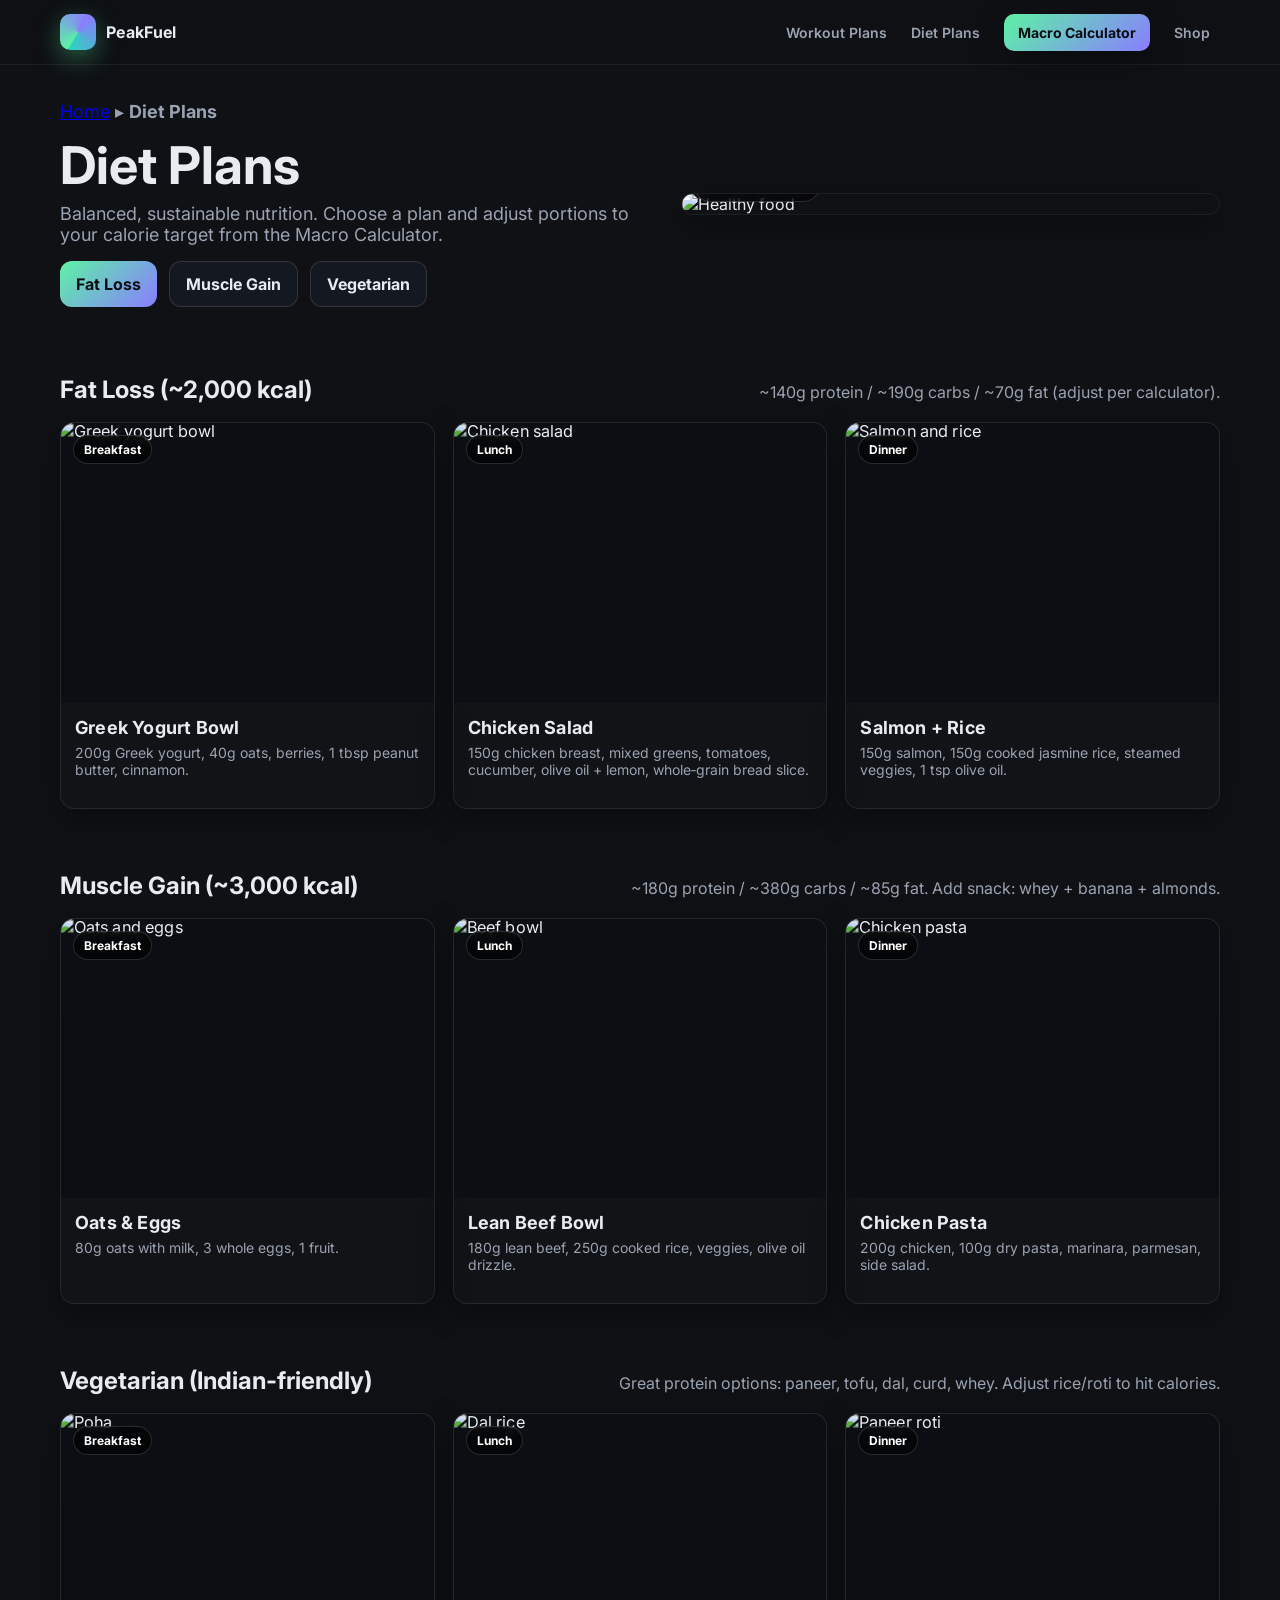
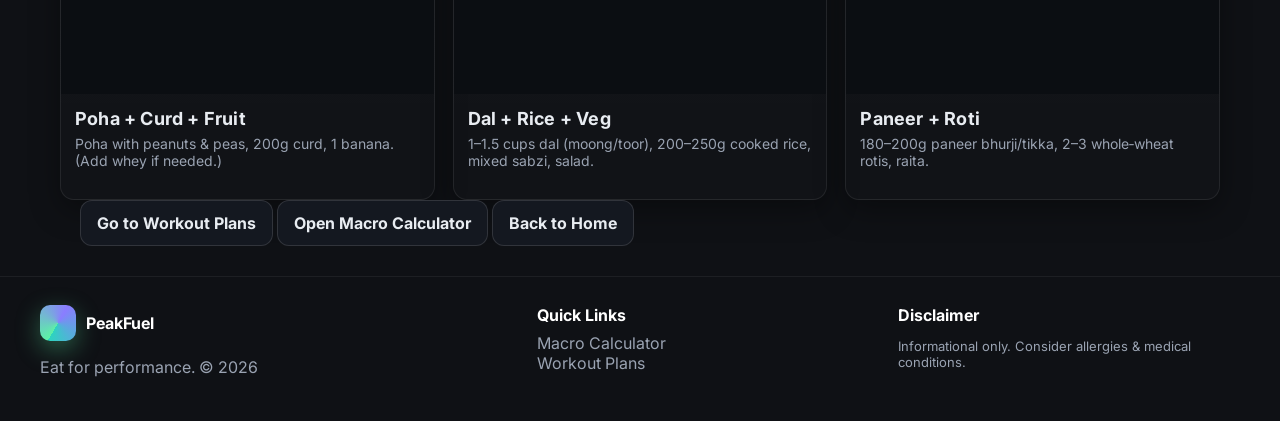
==== diet.html @ 4e60a902 "Refactor diet.html for improved structure and semantics" ====
<!DOCTYPE html>
<html lang="en">
<head>
  <meta charset="UTF-8" />
  <meta name="viewport" content="width=device-width, initial-scale=1" />
  <title>PeakFuel Diet Plans</title>
  <meta name="description" content="Structured meal plans for fat loss, muscle gain, and a vegetarian Indian option with macros." />
  <link rel="preconnect" href="https://fonts.googleapis.com" />
  <link rel="preconnect" href="https://fonts.gstatic.com" crossorigin />
  <link href="https://fonts.googleapis.com/css2?family=Inter:wght@400;600;700&display=swap" rel="stylesheet" />
  <link rel="stylesheet" href="assets/base.css" />
</head>
<body>
  <header>
    <div class="nav">
      <a class="brand" href="index.html"><span class="logo" aria-hidden="true"></span><strong>PeakFuel</strong></a>
      <nav>
        <a href="workout.html">Workout Plans</a>
        <a href="diet.html">Diet Plans</a>
        <a class="cta" href="macro.html">Macro Calculator</a>
        <a href="index.html#shop">Shop</a>
      </nav>
    </div>
  </header>

  <section class="hero">
    <div>
      <p class="small"><a href="index.html">Home</a> ▸ <strong>Diet Plans</strong></p>
      <h1>Diet Plans</h1>
      <p>Balanced, sustainable nutrition. Choose a plan and adjust portions to your calorie target from the Macro Calculator.</p>
      <div class="actions">
        <a class="btn primary" href="#fatloss">Fat Loss</a>
        <a class="btn" href="#musclegain">Muscle Gain</a>
        <a class="btn" href="#vegetarian">Vegetarian</a>
      </div>
    </div>
    <div class="hero-media">
      <img alt="Healthy food" src="https://images.unsplash.com/photo-1490645935967-10de6ba17061?q=80&w=1600&auto=format&fit=crop" />
      <span class="badge">Whole foods first</span>
    </div>
  </section>

  <!-- FAT LOSS -->
  <section id="fatloss">
    <div class="section-head">
      <h2>Fat Loss (~2,000 kcal)</h2>
      <p>~140g protein / ~190g carbs / ~70g fat (adjust per calculator).</p>
    </div>
    <div class="grid">
      <article class="card">
        <div class="card-media">
          <img alt="Greek yogurt bowl" src="https://images.unsplash.com/photo-1512621776951-a57141f2eefd?q=80&w=1600&auto=format&fit=crop" />
          <span class="flag">Breakfast</span>
        </div>
        <div class="card-body">
          <h3 class="title">Greek Yogurt Bowl</h3>
          <p class="desc">200g Greek yogurt, 40g oats, berries, 1 tbsp peanut butter, cinnamon.</p>
        </div>
      </article>
      <article class="card">
        <div class="card-media">
          <img alt="Chicken salad" src="https://images.unsplash.com/photo-1551183053-bf91a1d81141?q=80&w=1600&auto=format&fit=crop" />
          <span class="flag">Lunch</span>
        </div>
        <div class="card-body">
          <h3 class="title">Chicken Salad</h3>
          <p class="desc">150g chicken breast, mixed greens, tomatoes, cucumber, olive oil + lemon, whole‑grain bread slice.</p>
        </div>
      </article>
      <article class="card">
        <div class="card-media">
          <img alt="Salmon and rice" src="https://images.unsplash.com/photo-1544025162-d76694265947?q=80&w=1600&auto=format&fit=crop" />
          <span class="flag">Dinner</span>
        </div>
        <div class="card-body">
          <h3 class="title">Salmon + Rice</h3>
          <p class="desc">150g salmon, 150g cooked jasmine rice, steamed veggies, 1 tsp olive oil.</p>
        </div>
      </article>
    </div>
  </section>

  <!-- MUSCLE GAIN -->
  <section id="musclegain">
    <div class="section-head">
      <h2>Muscle Gain (~3,000 kcal)</h2>
      <p>~180g protein / ~380g carbs / ~85g fat. Add snack: whey + banana + almonds.</p>
    </div>
    <div class="grid">
      <article class="card">
        <div class="card-media">
          <img alt="Oats and eggs" src="https://images.unsplash.com/photo-1559622214-6c76defa9980?q=80&w=1600&auto=format&fit=crop" />
          <span class="flag">Breakfast</span>
        </div>
        <div class="card-body">
          <h3 class="title">Oats & Eggs</h3>
          <p class="desc">80g oats with milk, 3 whole eggs, 1 fruit.</p>
        </div>
      </article>
      <article class="card">
        <div class="card-media">
          <img alt="Beef bowl" src="https://images.unsplash.com/photo-1543353071-087092ec393e?q=80&w=1600&auto=format&fit=crop" />
          <span class="flag">Lunch</span>
        </div>
        <div class="card-body">
          <h3 class="title">Lean Beef Bowl</h3>
          <p class="desc">180g lean beef, 250g cooked rice, veggies, olive oil drizzle.</p>
        </div>
      </article>
      <article class="card">
        <div class="card-media">
          <img alt="Chicken pasta" src="https://images.unsplash.com/photo-1447078806655-40579c2520d6?q=80&w=1600&auto=format&fit=crop" />
          <span class="flag">Dinner</span>
        </div>
        <div class="card-body">
          <h3 class="title">Chicken Pasta</h3>
          <p class="desc">200g chicken, 100g dry pasta, marinara, parmesan, side salad.</p>
        </div>
      </article>
    </div>
  </section>

  <!-- VEGETARIAN -->
  <section id="vegetarian">
    <div class="section-head">
      <h2>Vegetarian (Indian‑friendly)</h2>
      <p>Great protein options: paneer, tofu, dal, curd, whey. Adjust rice/roti to hit calories.</p>
    </div>
    <div class="grid">
      <article class="card">
        <div class="card-media">
          <img alt="Poha" src="https://images.unsplash.com/photo-1619158401201-cfb6795d3d5d?q=80&w=1600&auto=format&fit=crop" />
          <span class="flag">Breakfast</span>
        </div>
        <div class="card-body">
          <h3 class="title">Poha + Curd + Fruit</h3>
          <p class="desc">Poha with peanuts & peas, 200g curd, 1 banana. (Add whey if needed.)</p>
        </div>
      </article>
      <article class="card">
        <div class="card-media">
          <img alt="Dal rice" src="https://images.unsplash.com/photo-1641566154616-9f1ec3abca21?q=80&w=1600&auto=format&fit=crop" />
          <span class="flag">Lunch</span>
        </div>
        <div class="card-body">
          <h3 class="title">Dal + Rice + Veg</h3>
          <p class="desc">1–1.5 cups dal (moong/toor), 200–250g cooked rice, mixed sabzi, salad.</p>
        </div>
      </article>
      <article class="card">
        <div class="card-media">
          <img alt="Paneer roti" src="https://images.unsplash.com/photo-1604909052743-89f59786ec3b?q=80&w=1600&auto=format&fit=crop" />
          <span class="flag">Dinner</span>
        </div>
        <div class="card-body">
          <h3 class="title">Paneer + Roti</h3>
          <p class="desc">180–200g paneer bhurji/tikka, 2–3 whole‑wheat rotis, raita.</p>
        </div>
      </article>
    </div>
    <div class="actions" style="padding:0 20px">
      <a class="btn" href="workout.html">Go to Workout Plans</a>
      <a class="btn" href="macro.html">Open Macro Calculator</a>
      <a class="btn" href="index.html">Back to Home</a>
    </div>
  </section>

  <footer>
    <div class="footer-inner">
      <div><div style="display:flex;align-items:center;gap:10px;margin-bottom:8px"><span class="logo" aria-hidden="true"></span><strong style="color:#fff">PeakFuel</strong></div>
        <p>Eat for performance. © <span id="year"></span></p></div>
      <div>
        <h4 style="margin:0 0 8px;color:#fff">Quick Links</h4>
        <a href="macro.html">Macro Calculator</a><br/>
        <a href="workout.html">Workout Plans</a>
      </div>
      <div><h4 style="margin:0 0 8px;color:#fff">Disclaimer</h4><p class="small">Informational only. Consider allergies & medical conditions.</p></div>
    </div>
  </footer>
  <script>document.getElementById('year').textContent=new Date().getFullYear();</script>
</body>
</html>
---- assets/base.css ----
/* assets/base.css */
:root{
  --bg:#0f1115;
  --card:#171a21;
  --muted:#9aa3b2;
  --text:#e8ecf1;
  --brand:#5df2a5;
  --brand-2:#8a7dff;
  --shadow: 0 10px 30px rgba(0,0,0,.35);
  --radius:14px;
  --radius-sm:10px;
  --max:1200px;
}

*{box-sizing:border-box} html,body{margin:0;padding:0;background:var(--bg);color:var(--text);font-family:Inter, system-ui, -apple-system, Segoe UI, Roboto, Arial, sans-serif;}

header{position:sticky;top:0;z-index:999;backdrop-filter:blur(10px);background:rgba(15,17,21,.6);border-bottom:1px solid rgba(255,255,255,.06)}
.nav{max-width:var(--max);margin:0 auto;padding:14px 20px;display:flex;align-items:center;justify-content:space-between;gap:12px}
.brand{display:flex;align-items:center;gap:10px;text-decoration:none;color:var(--text)}
.logo{width:36px;height:36px;border-radius:10px;background:conic-gradient(from 210deg, var(--brand), var(--brand-2), #2dd4bf);box-shadow:0 8px 24px rgba(93,242,165,.35)}
.brand strong{font-weight:700;letter-spacing:.3px}
nav a{color:var(--muted);text-decoration:none;font-weight:600;font-size:14px;margin:0 10px}
nav a:hover{color:var(--text)}
.cta{background:linear-gradient(135deg, var(--brand), var(--brand-2));color:#0b0e12;padding:10px 14px;border-radius:10px;text-decoration:none;font-weight:700;box-shadow:var(--shadow)}

section{max-width:var(--max);margin: 18px auto 8px; padding: 18px 20px}
.section-head{display:flex;align-items:baseline;justify-content:space-between;gap:12px;margin:8px 0 18px}
.section-head h2{margin:0;font-size:24px}
.section-head p{margin:0;color:var(--muted)}

.hero{max-width:var(--max);margin:12px auto 0;padding: 24px 20px;display:grid;grid-template-columns:1.05fr .95fr;gap:26px;align-items:center}
.hero h1{font-size:clamp(28px,5vw,52px);line-height:1.06;margin:0 0 10px}
.hero p{color:var(--muted);margin:0 0 16px;font-size:clamp(14px,2.2vw,18px)}
.hero .actions{display:flex;gap:12px;flex-wrap:wrap}
.btn{display:inline-flex;align-items:center;gap:8px;padding:12px 16px;border-radius:12px;border:1px solid rgba(255,255,255,.12);color:var(--text);text-decoration:none;font-weight:700;background:#141820}
.btn:hover{border-color:rgba(255,255,255,.25)}
.btn.primary{background:linear-gradient(135deg, var(--brand), var(--brand-2));color:#0b0e12;border:none}
.hero-media{border-radius:var(--radius);overflow:hidden;box-shadow:var(--shadow);position:relative;border:1px solid rgba(255,255,255,.06)}
.hero-media img{width:100%;height:100%;object-fit:cover;display:block}
.badge{position:absolute;bottom:12px;left:12px;background:rgba(0,0,0,.6);border:1px solid rgba(255,255,255,.15);color:#d3ffe7;padding:8px 12px;border-radius:999px;font-size:12px;font-weight:700;backdrop-filter:blur(6px)}

.grid{display:grid;grid-template-columns:repeat(3,1fr);gap:18px}
@media (max-width: 960px){ .hero{grid-template-columns:1fr}.grid{grid-template-columns:repeat(2,1fr)} }
@media (max-width: 640px){ .grid{grid-template-columns:1fr} }

.card{background:linear-gradient(180deg, rgba(255,255,255,.02), rgba(255,255,255,.01));border:1px solid rgba(255,255,255,.08);border-radius:var(--radius);overflow:hidden;box-shadow:var(--shadow);transition:transform .2s ease, border-color .2s ease}
.card:hover{transform:translateY(-4px);border-color:rgba(255,255,255,.16)}
.card-media{position:relative;aspect-ratio:4/3;overflow:hidden;background:#0b0e12}
.card-media img{width:100%;height:100%;object-fit:cover;display:block;transform:scale(1.02)}
.flag{position:absolute;top:12px;left:12px;font-size:12px;font-weight:700;background:rgba(0,0,0,.6);border:1px solid rgba(255,255,255,.15);color:#fff;padding:6px 10px;border-radius:999px;backdrop-filter:blur(6px)}
.card-body{padding:14px}
.title{font-weight:700;margin:0 0 6px;font-size:18px;letter-spacing:.2px}
.desc{margin:0 0 10px;color:var(--muted);font-size:14px;min-height:40px}
.price{display:flex;align-items:center;gap:10px;margin:8px 0 12px}
.price .now{font-size:18px;font-weight:700;color:var(--brand)}
.price .old{font-size:14px;color:#8391a8;text-decoration:line-through}
.actions-row{display:flex;gap:10px}
.pill{flex:1;text-align:center;padding:10px 12px;border-radius:10px;font-weight:700;font-size:14px;text-decoration:none}
.pill.buy{background:var(--brand);color:#0b0e12}
.pill.cart{background:#232a36;color:var(--text);border:1px solid rgba(255,255,255,.1)}

.usp{display:grid;grid-template-columns:repeat(3,1fr);gap:12px;margin:18px 0 0}
.usp>div{background:#11151c;border:1px solid rgba(255,255,255,.06);border-radius:var(--radius-sm);padding:12px;text-align:center;color:var(--muted);font-weight:600}
@media (max-width:640px){.usp{grid-template-columns:1fr}}

footer{border-top:1px solid rgba(255,255,255,.06);padding:28px 20px;margin-top:12px;color:var(--muted)}
.footer-inner{max-width:var(--max);margin:0 auto;display:grid;grid-template-columns:1.4fr 1fr 1fr;gap:18px}
.footer-inner a{color:var(--muted);text-decoration:none}
.footer-inner a:hover{color:var(--text)}
@media (max-width:880px){.footer-inner{grid-template-columns:1fr}}

.small{font-size:13px;color:var(--muted)}
h3.section-title{margin:8px 0 4px}
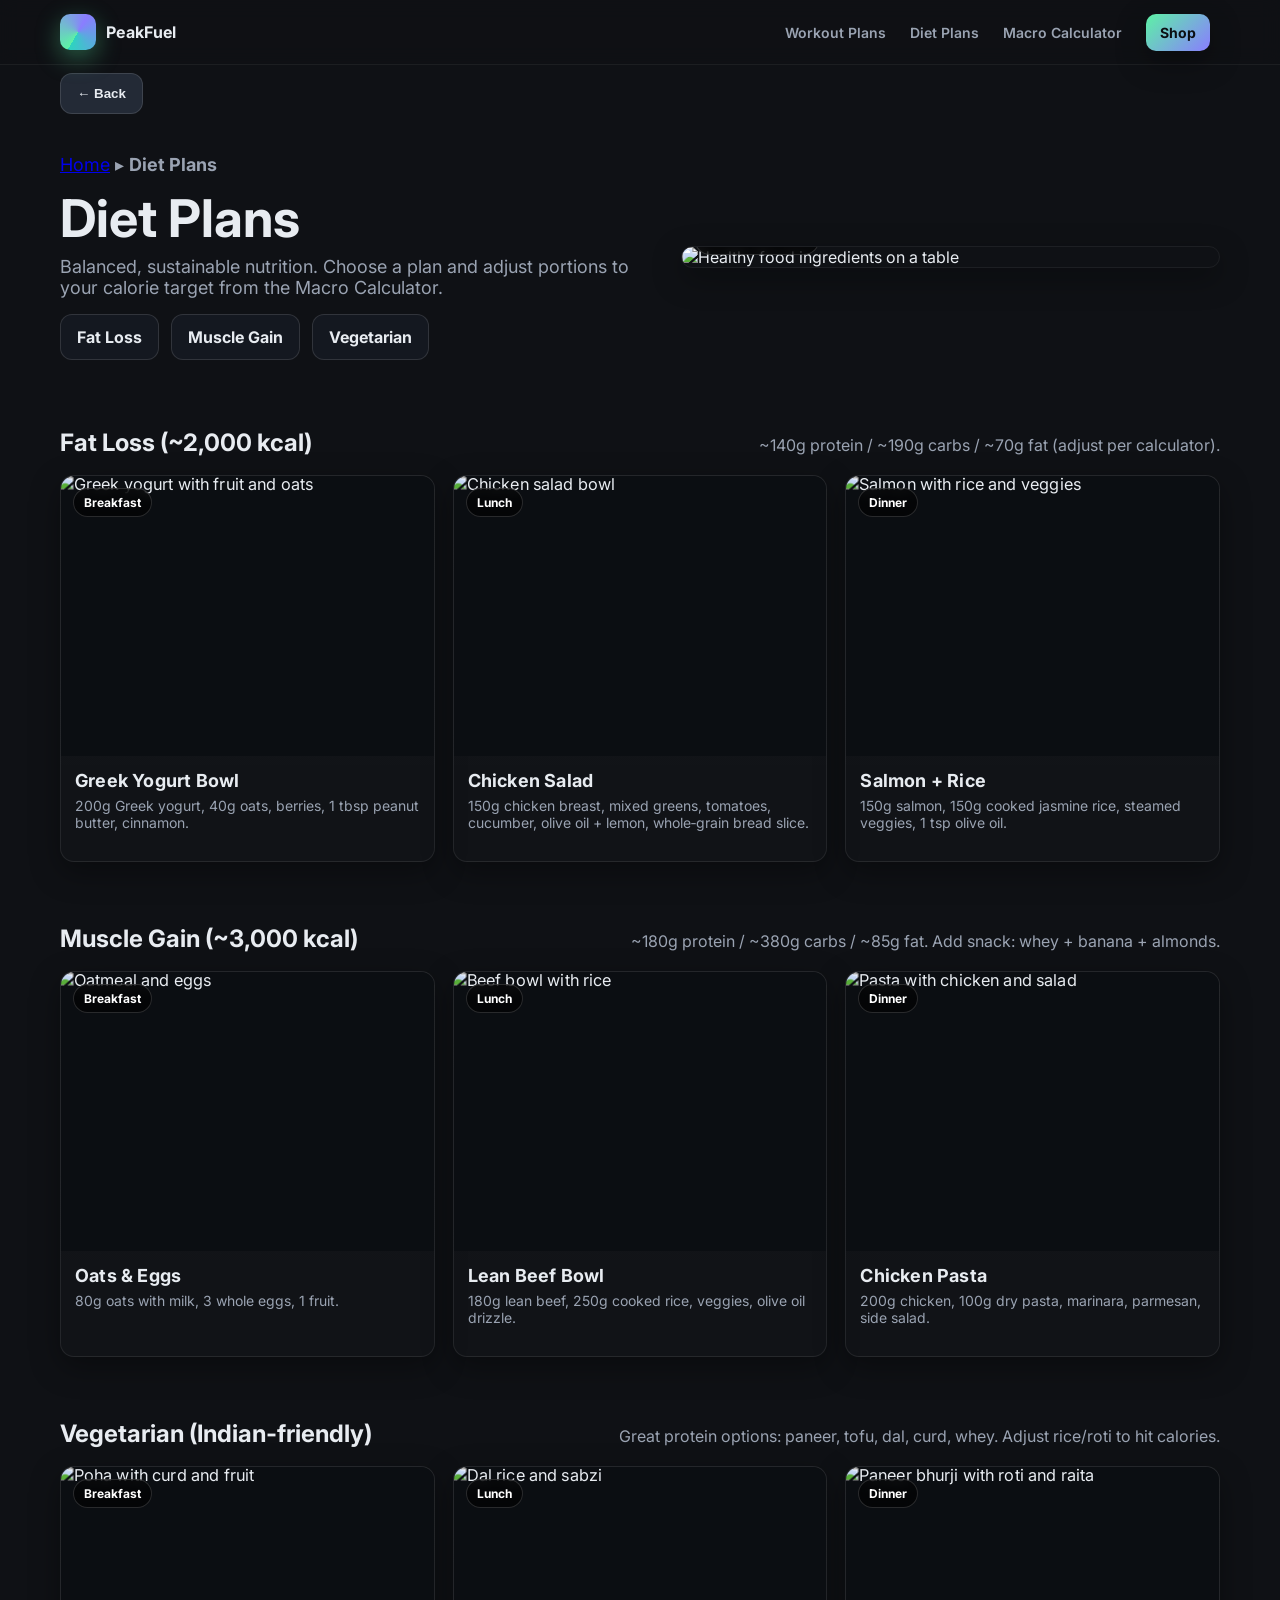
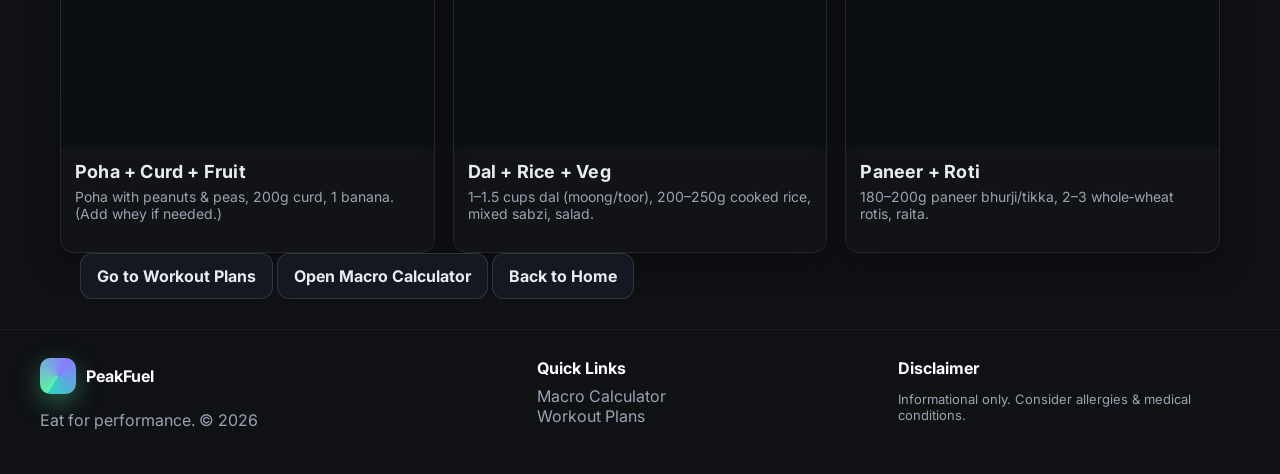
==== commit 1aca63b9: "Update diet.html" ====
--- a/diet.html
+++ b/diet.html
@@ -5,37 +5,44 @@
   <meta name="viewport" content="width=device-width, initial-scale=1" />
   <title>PeakFuel Diet Plans</title>
   <meta name="description" content="Structured meal plans for fat loss, muscle gain, and a vegetarian Indian option with macros." />
-  <link rel="preconnect" href="https://fonts.googleapis.com" />
-  <link rel="preconnect" href="https://fonts.gstatic.com" crossorigin />
-  <link href="https://fonts.googleapis.com/css2?family=Inter:wght@400;600;700&display=swap" rel="stylesheet" />
-  <link rel="stylesheet" href="assets/base.css" />
+  <link rel="preconnect" href="https://fonts.googleapis.com">
+  <link rel="preconnect" href="https://fonts.gstatic.com" crossorigin>
+  <link href="https://fonts.googleapis.com/css2?family=Inter:wght@400;600;700&display=swap" rel="stylesheet">
+  <link rel="stylesheet" href="assets/base.css">
 </head>
 <body>
   <header>
     <div class="nav">
-      <a class="brand" href="index.html"><span class="logo" aria-hidden="true"></span><strong>PeakFuel</strong></a>
+      <a class="brand" href="index.html">
+        <span class="logo" aria-hidden="true"></span><strong>PeakFuel</strong>
+      </a>
       <nav>
         <a href="workout.html">Workout Plans</a>
         <a href="diet.html">Diet Plans</a>
-        <a class="cta" href="macro.html">Macro Calculator</a>
-        <a href="index.html#shop">Shop</a>
+        <a href="macro.html">Macro Calculator</a>
+        <a class="cta" href="index.html#shop">Shop</a>
       </nav>
     </div>
   </header>
+
+  <!-- Back Button -->
+  <div class="backwrap">
+    <button class="btn backbtn" type="button" onclick="goBack()">← Back</button>
+  </div>
 
   <section class="hero">
     <div>
-      <p class="small"><a href="index.html">Home</a> ▸ <strong>Diet Plans</strong></p>
+      <p class="small breadcrumb"><a href="index.html">Home</a> ▸ <strong>Diet Plans</strong></p>
       <h1>Diet Plans</h1>
       <p>Balanced, sustainable nutrition. Choose a plan and adjust portions to your calorie target from the Macro Calculator.</p>
       <div class="actions">
-        <a class="btn primary" href="#fatloss">Fat Loss</a>
+        <a class="btn" href="#fatloss">Fat Loss</a>
         <a class="btn" href="#musclegain">Muscle Gain</a>
         <a class="btn" href="#vegetarian">Vegetarian</a>
       </div>
     </div>
     <div class="hero-media">
-      <img alt="Healthy food" src="https://images.unsplash.com/photo-1490645935967-10de6ba17061?q=80&w=1600&auto=format&fit=crop" />
+      <img src="https://images.unsplash.com/photo-1490645935967-10de6ba17061?q=80&w=1600&auto=format&fit=crop" alt="Healthy food ingredients on a table">
       <span class="badge">Whole foods first</span>
     </div>
   </section>
@@ -49,7 +56,7 @@
     <div class="grid">
       <article class="card">
         <div class="card-media">
-          <img alt="Greek yogurt bowl" src="https://images.unsplash.com/photo-1512621776951-a57141f2eefd?q=80&w=1600&auto=format&fit=crop" />
+          <img src="https://images.unsplash.com/photo-1512621776951-a57141f2eefd?q=80&w=1600&auto=format&fit=crop" alt="Greek yogurt with fruit and oats">
           <span class="flag">Breakfast</span>
         </div>
         <div class="card-body">
@@ -59,7 +66,7 @@
       </article>
       <article class="card">
         <div class="card-media">
-          <img alt="Chicken salad" src="https://images.unsplash.com/photo-1551183053-bf91a1d81141?q=80&w=1600&auto=format&fit=crop" />
+          <img src="https://images.unsplash.com/photo-1551183053-bf91a1d81141?q=80&w=1600&auto=format&fit=crop" alt="Chicken salad bowl">
           <span class="flag">Lunch</span>
         </div>
         <div class="card-body">
@@ -69,7 +76,7 @@
       </article>
       <article class="card">
         <div class="card-media">
-          <img alt="Salmon and rice" src="https://images.unsplash.com/photo-1544025162-d76694265947?q=80&w=1600&auto=format&fit=crop" />
+          <img src="https://images.unsplash.com/photo-1544025162-d76694265947?q=80&w=1600&auto=format&fit=crop" alt="Salmon with rice and veggies">
           <span class="flag">Dinner</span>
         </div>
         <div class="card-body">
@@ -89,7 +96,7 @@
     <div class="grid">
       <article class="card">
         <div class="card-media">
-          <img alt="Oats and eggs" src="https://images.unsplash.com/photo-1559622214-6c76defa9980?q=80&w=1600&auto=format&fit=crop" />
+          <img src="https://images.unsplash.com/photo-1559622214-6c76defa9980?q=80&w=1600&auto=format&fit=crop" alt="Oatmeal and eggs">
           <span class="flag">Breakfast</span>
         </div>
         <div class="card-body">
@@ -99,7 +106,7 @@
       </article>
       <article class="card">
         <div class="card-media">
-          <img alt="Beef bowl" src="https://images.unsplash.com/photo-1543353071-087092ec393e?q=80&w=1600&auto=format&fit=crop" />
+          <img src="https://images.unsplash.com/photo-1543353071-087092ec393e?q=80&w=1600&auto=format&fit=crop" alt="Beef bowl with rice">
           <span class="flag">Lunch</span>
         </div>
         <div class="card-body">
@@ -109,7 +116,7 @@
       </article>
       <article class="card">
         <div class="card-media">
-          <img alt="Chicken pasta" src="https://images.unsplash.com/photo-1447078806655-40579c2520d6?q=80&w=1600&auto=format&fit=crop" />
+          <img src="https://images.unsplash.com/photo-1447078806655-40579c2520d6?q=80&w=1600&auto=format&fit=crop" alt="Pasta with chicken and salad">
           <span class="flag">Dinner</span>
         </div>
         <div class="card-body">
@@ -129,7 +136,7 @@
     <div class="grid">
       <article class="card">
         <div class="card-media">
-          <img alt="Poha" src="https://images.unsplash.com/photo-1619158401201-cfb6795d3d5d?q=80&w=1600&auto=format&fit=crop" />
+          <img src="https://images.unsplash.com/photo-1619158401201-cfb6795d3d5d?q=80&w=1600&auto=format&fit=crop" alt="Poha with curd and fruit">
           <span class="flag">Breakfast</span>
         </div>
         <div class="card-body">
@@ -139,7 +146,7 @@
       </article>
       <article class="card">
         <div class="card-media">
-          <img alt="Dal rice" src="https://images.unsplash.com/photo-1641566154616-9f1ec3abca21?q=80&w=1600&auto=format&fit=crop" />
+          <img src="https://images.unsplash.com/photo-1641566154616-9f1ec3abca21?q=80&w=1600&auto=format&fit=crop" alt="Dal rice and sabzi">
           <span class="flag">Lunch</span>
         </div>
         <div class="card-body">
@@ -149,7 +156,7 @@
       </article>
       <article class="card">
         <div class="card-media">
-          <img alt="Paneer roti" src="https://images.unsplash.com/photo-1604909052743-89f59786ec3b?q=80&w=1600&auto=format&fit=crop" />
+          <img src="https://images.unsplash.com/photo-1604909052743-89f59786ec3b?q=80&w=1600&auto=format&fit=crop" alt="Paneer bhurji with roti and raita">
           <span class="flag">Dinner</span>
         </div>
         <div class="card-body">
@@ -158,6 +165,7 @@
         </div>
       </article>
     </div>
+
     <div class="actions" style="padding:0 20px">
       <a class="btn" href="workout.html">Go to Workout Plans</a>
       <a class="btn" href="macro.html">Open Macro Calculator</a>
@@ -167,16 +175,33 @@
 
   <footer>
     <div class="footer-inner">
-      <div><div style="display:flex;align-items:center;gap:10px;margin-bottom:8px"><span class="logo" aria-hidden="true"></span><strong style="color:#fff">PeakFuel</strong></div>
-        <p>Eat for performance. © <span id="year"></span></p></div>
+      <div>
+        <div style="display:flex;align-items:center;gap:10px;margin-bottom:8px">
+          <span class="logo" aria-hidden="true"></span><strong style="color:#fff">PeakFuel</strong>
+        </div>
+        <p>Eat for performance. © <span id="year"></span></p>
+      </div>
       <div>
         <h4 style="margin:0 0 8px;color:#fff">Quick Links</h4>
         <a href="macro.html">Macro Calculator</a><br/>
         <a href="workout.html">Workout Plans</a>
       </div>
-      <div><h4 style="margin:0 0 8px;color:#fff">Disclaimer</h4><p class="small">Informational only. Consider allergies & medical conditions.</p></div>
+      <div>
+        <h4 style="margin:0 0 8px;color:#fff">Disclaimer</h4>
+        <p class="small">Informational only. Consider allergies & medical conditions.</p>
+      </div>
     </div>
   </footer>
-  <script>document.getElementById('year').textContent=new Date().getFullYear();</script>
+
+  <script>
+    function goBack(){
+      if (window.history && window.history.length > 1 && document.referrer) {
+        history.back();
+      } else {
+        window.location.href = 'index.html';
+      }
+    }
+    document.getElementById('year').textContent=new Date().getFullYear();
+  </script>
 </body>
 </html>
--- a/assets/base.css
+++ b/assets/base.css
@@ -6,14 +6,18 @@
   --text:#e8ecf1;
   --brand:#5df2a5;
   --brand-2:#8a7dff;
+  --danger:#ff6b6b;
   --shadow: 0 10px 30px rgba(0,0,0,.35);
   --radius:14px;
   --radius-sm:10px;
   --max:1200px;
 }
 
-*{box-sizing:border-box} html,body{margin:0;padding:0;background:var(--bg);color:var(--text);font-family:Inter, system-ui, -apple-system, Segoe UI, Roboto, Arial, sans-serif;}
+*{box-sizing:border-box}
+html,body{margin:0;padding:0;background:var(--bg);color:var(--text);font-family:Inter, system-ui, -apple-system, Segoe UI, Roboto, Arial, sans-serif;}
+img{max-width:100%;display:block}
 
+/* Header */
 header{position:sticky;top:0;z-index:999;backdrop-filter:blur(10px);background:rgba(15,17,21,.6);border-bottom:1px solid rgba(255,255,255,.06)}
 .nav{max-width:var(--max);margin:0 auto;padding:14px 20px;display:flex;align-items:center;justify-content:space-between;gap:12px}
 .brand{display:flex;align-items:center;gap:10px;text-decoration:none;color:var(--text)}
@@ -23,22 +27,24 @@
 nav a:hover{color:var(--text)}
 .cta{background:linear-gradient(135deg, var(--brand), var(--brand-2));color:#0b0e12;padding:10px 14px;border-radius:10px;text-decoration:none;font-weight:700;box-shadow:var(--shadow)}
 
+/* Hero */
+.hero{max-width:var(--max);margin:12px auto 0;padding: 24px 20px;display:grid;grid-template-columns:1.05fr .95fr;gap:26px;align-items:center}
+.hero h1{font-size:clamp(28px,5vw,52px);line-height:1.06;margin:0 0 10px}
+.hero p{color:var(--muted);margin:0 0 16px;font-size:clamp(14px,2.2vw,18px)}
+.hero .actions{display:flex;gap:12px;flex-wrap:wrap}
+.btn{display:inline-flex;align-items:center;gap:8px;padding:12px 16px;border-radius:12px;border:1px solid rgba(255,255,255,.12);color:var(--text);text-decoration:none;font-weight:700;background:#141820;cursor:pointer}
+.btn:hover{border-color:rgba(255,255,255,.25)}
+.btn.primary{background:linear-gradient(135deg, var(--brand), var(--brand-2));color:#0b0e12;border:none}
+.hero-media{border-radius:var(--radius);overflow:hidden;box-shadow:var(--shadow);position:relative;border:1px solid rgba(255,255,255,.06)}
+.badge{position:absolute;bottom:12px;left:12px;background:rgba(0,0,0,.6);border:1px solid rgba(255,255,255,.15);color:#d3ffe7;padding:8px 12px;border-radius:999px;font-size:12px;font-weight:700;backdrop-filter:blur(6px)}
+
+/* Sections */
 section{max-width:var(--max);margin: 18px auto 8px; padding: 18px 20px}
 .section-head{display:flex;align-items:baseline;justify-content:space-between;gap:12px;margin:8px 0 18px}
 .section-head h2{margin:0;font-size:24px}
 .section-head p{margin:0;color:var(--muted)}
 
-.hero{max-width:var(--max);margin:12px auto 0;padding: 24px 20px;display:grid;grid-template-columns:1.05fr .95fr;gap:26px;align-items:center}
-.hero h1{font-size:clamp(28px,5vw,52px);line-height:1.06;margin:0 0 10px}
-.hero p{color:var(--muted);margin:0 0 16px;font-size:clamp(14px,2.2vw,18px)}
-.hero .actions{display:flex;gap:12px;flex-wrap:wrap}
-.btn{display:inline-flex;align-items:center;gap:8px;padding:12px 16px;border-radius:12px;border:1px solid rgba(255,255,255,.12);color:var(--text);text-decoration:none;font-weight:700;background:#141820}
-.btn:hover{border-color:rgba(255,255,255,.25)}
-.btn.primary{background:linear-gradient(135deg, var(--brand), var(--brand-2));color:#0b0e12;border:none}
-.hero-media{border-radius:var(--radius);overflow:hidden;box-shadow:var(--shadow);position:relative;border:1px solid rgba(255,255,255,.06)}
-.hero-media img{width:100%;height:100%;object-fit:cover;display:block}
-.badge{position:absolute;bottom:12px;left:12px;background:rgba(0,0,0,.6);border:1px solid rgba(255,255,255,.15);color:#d3ffe7;padding:8px 12px;border-radius:999px;font-size:12px;font-weight:700;backdrop-filter:blur(6px)}
-
+/* Grid & Cards */
 .grid{display:grid;grid-template-columns:repeat(3,1fr);gap:18px}
 @media (max-width: 960px){ .hero{grid-template-columns:1fr}.grid{grid-template-columns:repeat(2,1fr)} }
 @media (max-width: 640px){ .grid{grid-template-columns:1fr} }
@@ -59,15 +65,25 @@
 .pill.buy{background:var(--brand);color:#0b0e12}
 .pill.cart{background:#232a36;color:var(--text);border:1px solid rgba(255,255,255,.1)}
 
+/* USP */
 .usp{display:grid;grid-template-columns:repeat(3,1fr);gap:12px;margin:18px 0 0}
 .usp>div{background:#11151c;border:1px solid rgba(255,255,255,.06);border-radius:var(--radius-sm);padding:12px;text-align:center;color:var(--muted);font-weight:600}
 @media (max-width:640px){.usp{grid-template-columns:1fr}}
 
+/* Footer */
 footer{border-top:1px solid rgba(255,255,255,.06);padding:28px 20px;margin-top:12px;color:var(--muted)}
 .footer-inner{max-width:var(--max);margin:0 auto;display:grid;grid-template-columns:1.4fr 1fr 1fr;gap:18px}
 .footer-inner a{color:var(--muted);text-decoration:none}
 .footer-inner a:hover{color:var(--text)}
 @media (max-width:880px){.footer-inner{grid-template-columns:1fr}}
 
+/* Utilities */
 .small{font-size:13px;color:var(--muted)}
 h3.section-title{margin:8px 0 4px}
+
+/* Breadcrumb + Back button */
+.breadcrumb{margin:4px 0 10px}
+.backwrap{max-width:var(--max);margin:8px auto 0;padding:0 20px 4px}
+.backbtn{background:#232a36;color:var(--text);border:1px solid rgba(255,255,255,.12)}
+.backbtn:hover{border-color:rgba(255,255,255,.25)}
+``
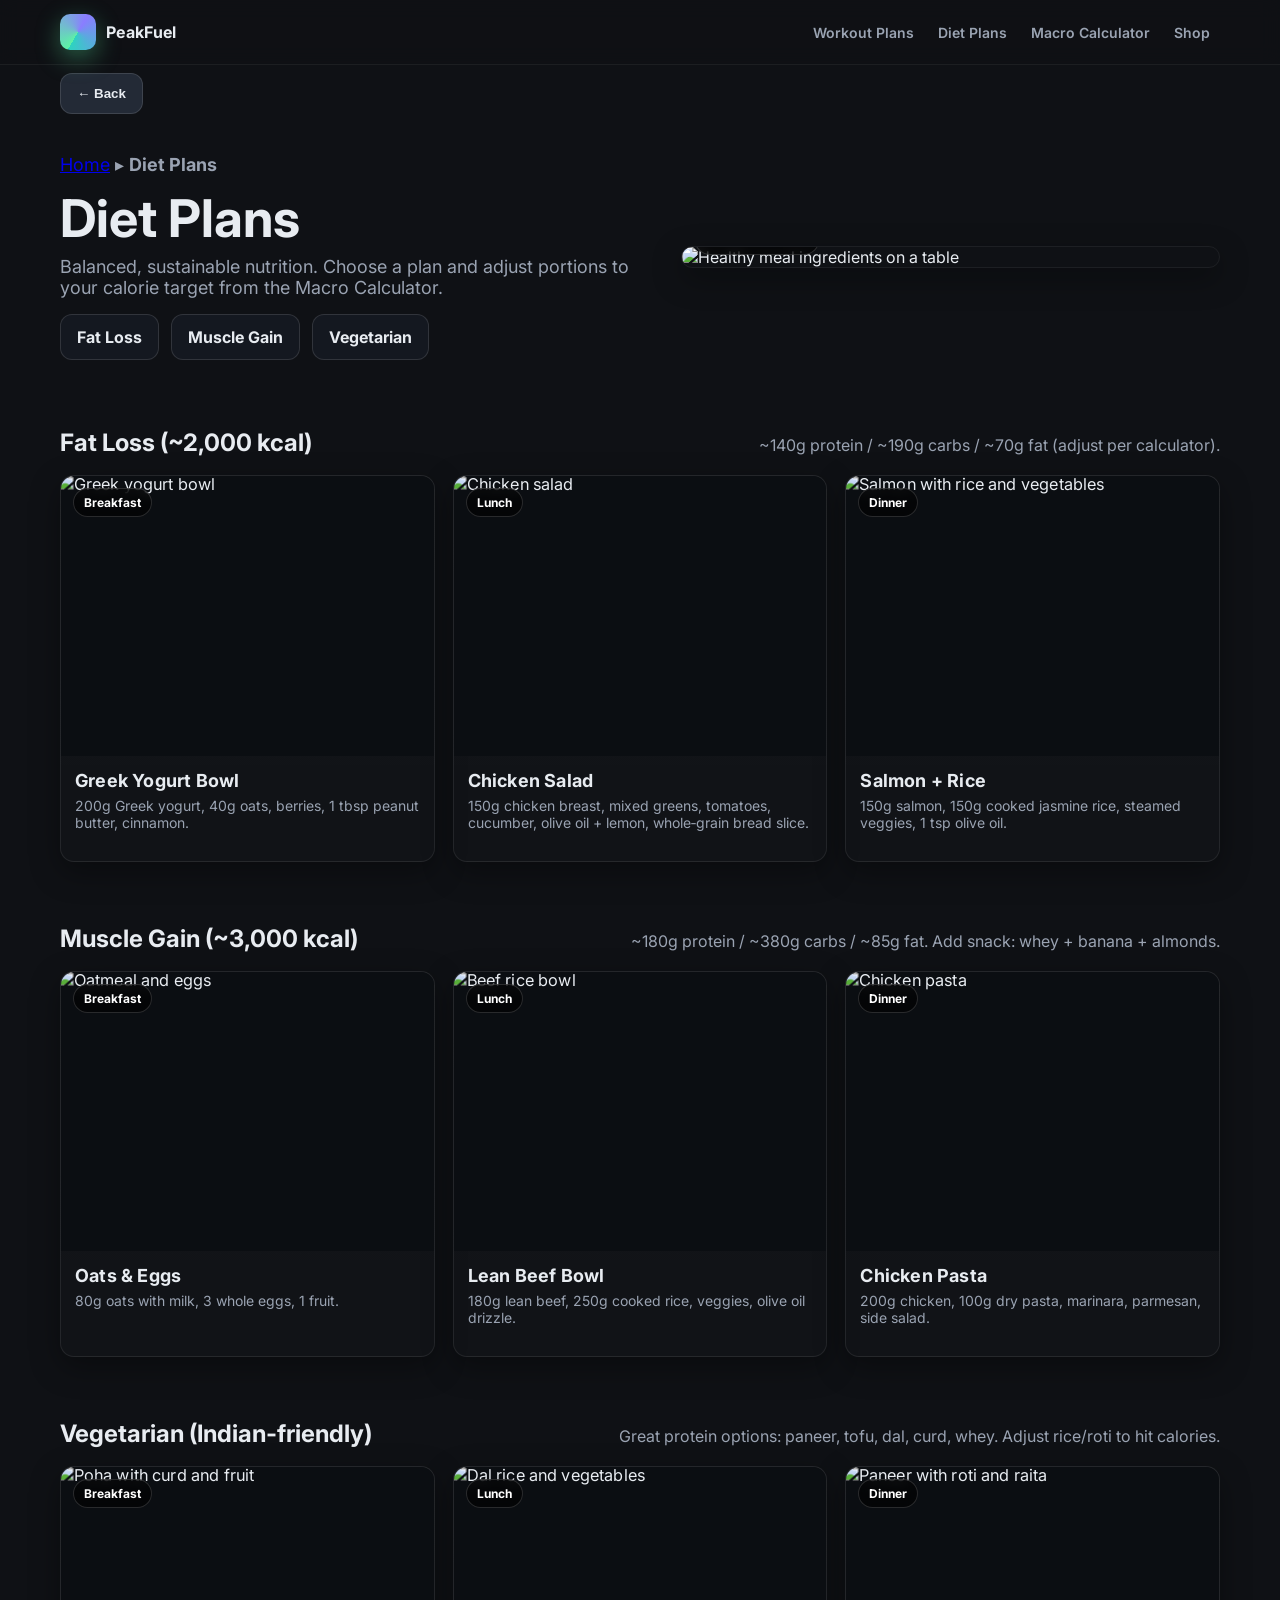
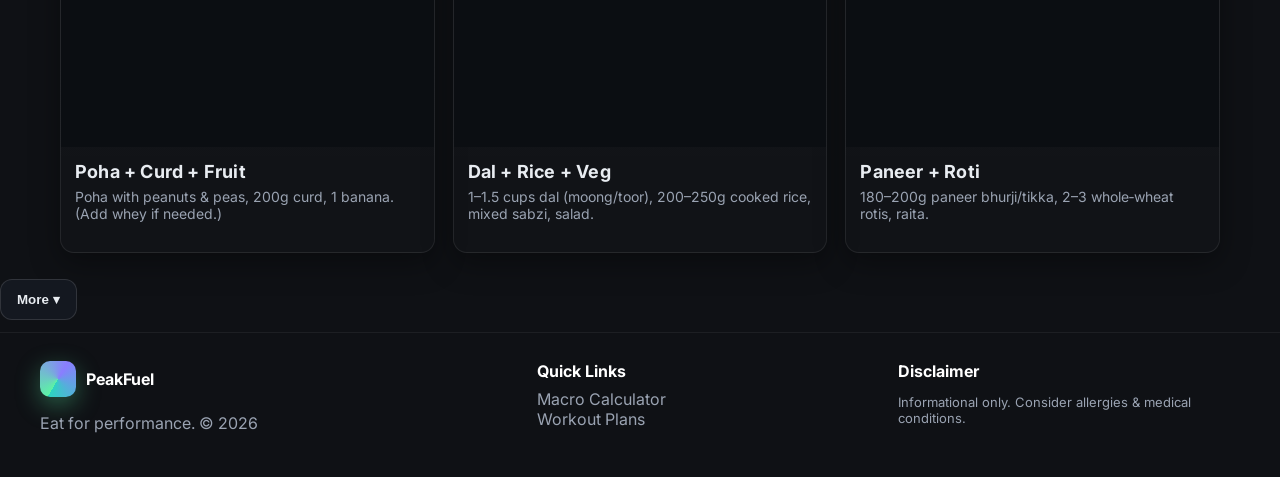
==== commit 09b0cfb0: "Update diet.html" ====
--- a/diet.html
+++ b/diet.html
@@ -5,22 +5,23 @@
   <meta name="viewport" content="width=device-width, initial-scale=1" />
   <title>PeakFuel Diet Plans</title>
   <meta name="description" content="Structured meal plans for fat loss, muscle gain, and a vegetarian Indian option with macros." />
-  <link rel="preconnect" href="https://fonts.googleapis.com">
-  <link rel="preconnect" href="https://fonts.gstatic.com" crossorigin>
-  <link href="https://fonts.googleapis.com/css2?family=Inter:wght@400;600;700&display=swap" rel="stylesheet">
-  <link rel="stylesheet" href="assets/base.css">
+  <!-- Fonts & CSS -->
+  <link rel="preconnect" href="https://fonts.googleapis.com" />
+  <link rel="preconnect" href="https://fonts.gstatic.com" crossorigin />
+  <link href="https://fonts.googleapis.com/css2?family=Inter:wght@400;600;700&display=swap" rel="stylesheet" />
+  <link rel="stylesheet" href="assets/base.css" />
 </head>
 <body>
   <header>
     <div class="nav">
-      <a class="brand" href="index.html">
+      <a class="brand" href="index.html" aria-label="PeakFuel Home">
         <span class="logo" aria-hidden="true"></span><strong>PeakFuel</strong>
       </a>
       <nav>
         <a href="workout.html">Workout Plans</a>
-        <a href="diet.html">Diet Plans</a>
+        <a href="diet.html" aria-current="page">Diet Plans</a>
         <a href="macro.html">Macro Calculator</a>
-        <a class="cta" href="index.html#shop">Shop</a>
+        <a href="index.html#shop">Shop</a>
       </nav>
     </div>
   </header>
@@ -42,7 +43,7 @@
       </div>
     </div>
     <div class="hero-media">
-      <img src="https://images.unsplash.com/photo-1490645935967-10de6ba17061?q=80&w=1600&auto=format&fit=crop" alt="Healthy food ingredients on a table">
+      <img src="https://images.unsplash.com/photo-1490645935967-10de6ba17061?q=80&w=1600&auto=format&fit=crop" alt="Healthy meal ingredients on a table" />
       <span class="badge">Whole foods first</span>
     </div>
   </section>
@@ -56,7 +57,7 @@
     <div class="grid">
       <article class="card">
         <div class="card-media">
-          <img src="https://images.unsplash.com/photo-1512621776951-a57141f2eefd?q=80&w=1600&auto=format&fit=crop" alt="Greek yogurt with fruit and oats">
+          <img src="https://images.unsplash.com/photo-1512621776951-a57141f2eefd?q=80&w=1600&auto=format&fit=crop" alt="Greek yogurt bowl" />
           <span class="flag">Breakfast</span>
         </div>
         <div class="card-body">
@@ -66,7 +67,7 @@
       </article>
       <article class="card">
         <div class="card-media">
-          <img src="https://images.unsplash.com/photo-1551183053-bf91a1d81141?q=80&w=1600&auto=format&fit=crop" alt="Chicken salad bowl">
+          <img src="https://images.unsplash.com/photo-1551183053-bf91a1d81141?q=80&w=1600&auto=format&fit=crop" alt="Chicken salad" />
           <span class="flag">Lunch</span>
         </div>
         <div class="card-body">
@@ -76,7 +77,7 @@
       </article>
       <article class="card">
         <div class="card-media">
-          <img src="https://images.unsplash.com/photo-1544025162-d76694265947?q=80&w=1600&auto=format&fit=crop" alt="Salmon with rice and veggies">
+          <img src="https://images.unsplash.com/photo-1544025162-d76694265947?q=80&w=1600&auto=format&fit=crop" alt="Salmon with rice and vegetables" />
           <span class="flag">Dinner</span>
         </div>
         <div class="card-body">
@@ -96,7 +97,7 @@
     <div class="grid">
       <article class="card">
         <div class="card-media">
-          <img src="https://images.unsplash.com/photo-1559622214-6c76defa9980?q=80&w=1600&auto=format&fit=crop" alt="Oatmeal and eggs">
+          <img src="https://images.unsplash.com/photo-1559622214-6c76defa9980?q=80&w=1600&auto=format&fit=crop" alt="Oatmeal and eggs" />
           <span class="flag">Breakfast</span>
         </div>
         <div class="card-body">
@@ -106,7 +107,7 @@
       </article>
       <article class="card">
         <div class="card-media">
-          <img src="https://images.unsplash.com/photo-1543353071-087092ec393e?q=80&w=1600&auto=format&fit=crop" alt="Beef bowl with rice">
+          <img src="https://images.unsplash.com/photo-1543353071-087092ec393e?q=80&w=1600&auto=format&fit=crop" alt="Beef rice bowl" />
           <span class="flag">Lunch</span>
         </div>
         <div class="card-body">
@@ -116,7 +117,7 @@
       </article>
       <article class="card">
         <div class="card-media">
-          <img src="https://images.unsplash.com/photo-1447078806655-40579c2520d6?q=80&w=1600&auto=format&fit=crop" alt="Pasta with chicken and salad">
+          <img src="https://images.unsplash.com/photo-1447078806655-40579c2520d6?q=80&w=1600&auto=format&fit=crop" alt="Chicken pasta" />
           <span class="flag">Dinner</span>
         </div>
         <div class="card-body">
@@ -136,7 +137,7 @@
     <div class="grid">
       <article class="card">
         <div class="card-media">
-          <img src="https://images.unsplash.com/photo-1619158401201-cfb6795d3d5d?q=80&w=1600&auto=format&fit=crop" alt="Poha with curd and fruit">
+          <img src="https://images.unsplash.com/photo-1619158401201-cfb6795d3d5d?q=80&w=1600&auto=format&fit=crop" alt="Poha with curd and fruit" />
           <span class="flag">Breakfast</span>
         </div>
         <div class="card-body">
@@ -146,7 +147,7 @@
       </article>
       <article class="card">
         <div class="card-media">
-          <img src="https://images.unsplash.com/photo-1641566154616-9f1ec3abca21?q=80&w=1600&auto=format&fit=crop" alt="Dal rice and sabzi">
+          <img src="https://images.unsplash.com/photo-1641566154616-9f1ec3abca21?q=80&w=1600&auto=format&fit=crop" alt="Dal rice and vegetables" />
           <span class="flag">Lunch</span>
         </div>
         <div class="card-body">
@@ -156,7 +157,7 @@
       </article>
       <article class="card">
         <div class="card-media">
-          <img src="https://images.unsplash.com/photo-1604909052743-89f59786ec3b?q=80&w=1600&auto=format&fit=crop" alt="Paneer bhurji with roti and raita">
+          <img src="https://images.unsplash.com/photo-1604909052743-89f59786ec3b?q=80&w=1600&auto=format&fit=crop" alt="Paneer with roti and raita" />
           <span class="flag">Dinner</span>
         </div>
         <div class="card-body">
@@ -165,13 +166,19 @@
         </div>
       </article>
     </div>
-
-    <div class="actions" style="padding:0 20px">
-      <a class="btn" href="workout.html">Go to Workout Plans</a>
-      <a class="btn" href="macro.html">Open Macro Calculator</a>
-      <a class="btn" href="index.html">Back to Home</a>
-    </div>
-  </section>
+  </section>
+
+  <!-- More menu (replaces old buttons) -->
+  <div class="more-wrap">
+    <button class="btn more-btn" id="moreBtn" aria-haspopup="true" aria-expanded="false" aria-controls="moreMenu">
+      More ▾
+    </button>
+    <div class="more-menu" id="moreMenu" role="menu" aria-label="More navigation">
+      <a role="menuitem" href="workout.html">Workout Plans</a>
+      <a role="menuitem" href="index.html#shop">Shop</a>
+      <a role="menuitem" href="macro.html">Tools (Macro Calculator)</a>
+    </div>
+  </div>
 
   <footer>
     <div class="footer-inner">
@@ -201,6 +208,29 @@
         window.location.href = 'index.html';
       }
     }
+
+    // More menu toggle
+    (function(){
+      const btn = document.getElementById('moreBtn');
+      const menu = document.getElementById('moreMenu');
+
+      function closeMenu(){
+        menu.classList.remove('open');
+        btn.setAttribute('aria-expanded','false');
+      }
+      function openMenu(){
+        menu.classList.add('open');
+        btn.setAttribute('aria-expanded','true');
+      }
+      function toggleMenu(){
+        if (menu.classList.contains('open')) closeMenu(); else openMenu();
+      }
+
+      btn.addEventListener('click', (e)=>{ e.stopPropagation(); toggleMenu(); });
+      document.addEventListener('click', (e)=>{ if (!menu.contains(e.target)) closeMenu(); });
+      document.addEventListener('keydown', (e)=>{ if (e.key === 'Escape') closeMenu(); });
+    })();
+
     document.getElementById('year').textContent=new Date().getFullYear();
   </script>
 </body>
--- a/assets/base.css
+++ b/assets/base.css
@@ -87,3 +87,28 @@
 .backbtn{background:#232a36;color:var(--text);border:1px solid rgba(255,255,255,.12)}
 .backbtn:hover{border-color:rgba(255,255,255,.25)}
 ``
+
+/* --- More menu (compact popover) --- */
+.more-wrap { max-width: var(--max); margin: 8px auto 24px; padding: 0 20px; position: relative; }
+.more-btn { position: relative; }
+.more-menu {
+  position: absolute; z-index: 10;
+  top: 44px; left: 20px; /* aligns with padding */
+  background: #0f131a;
+  border: 1px solid rgba(255,255,255,.12);
+  border-radius: 12px;
+  box-shadow: var(--shadow);
+  min-width: 220px;
+  padding: 8px;
+  display: none;
+}
+.more-menu a {
+  display: block;
+  color: var(--text);
+  text-decoration: none;
+  padding: 10px 12px;
+  border-radius: 8px;
+  font-weight: 600;
+}
+.more-menu a:hover { background: #171a21; }
+.more-menu.open { display: block; }
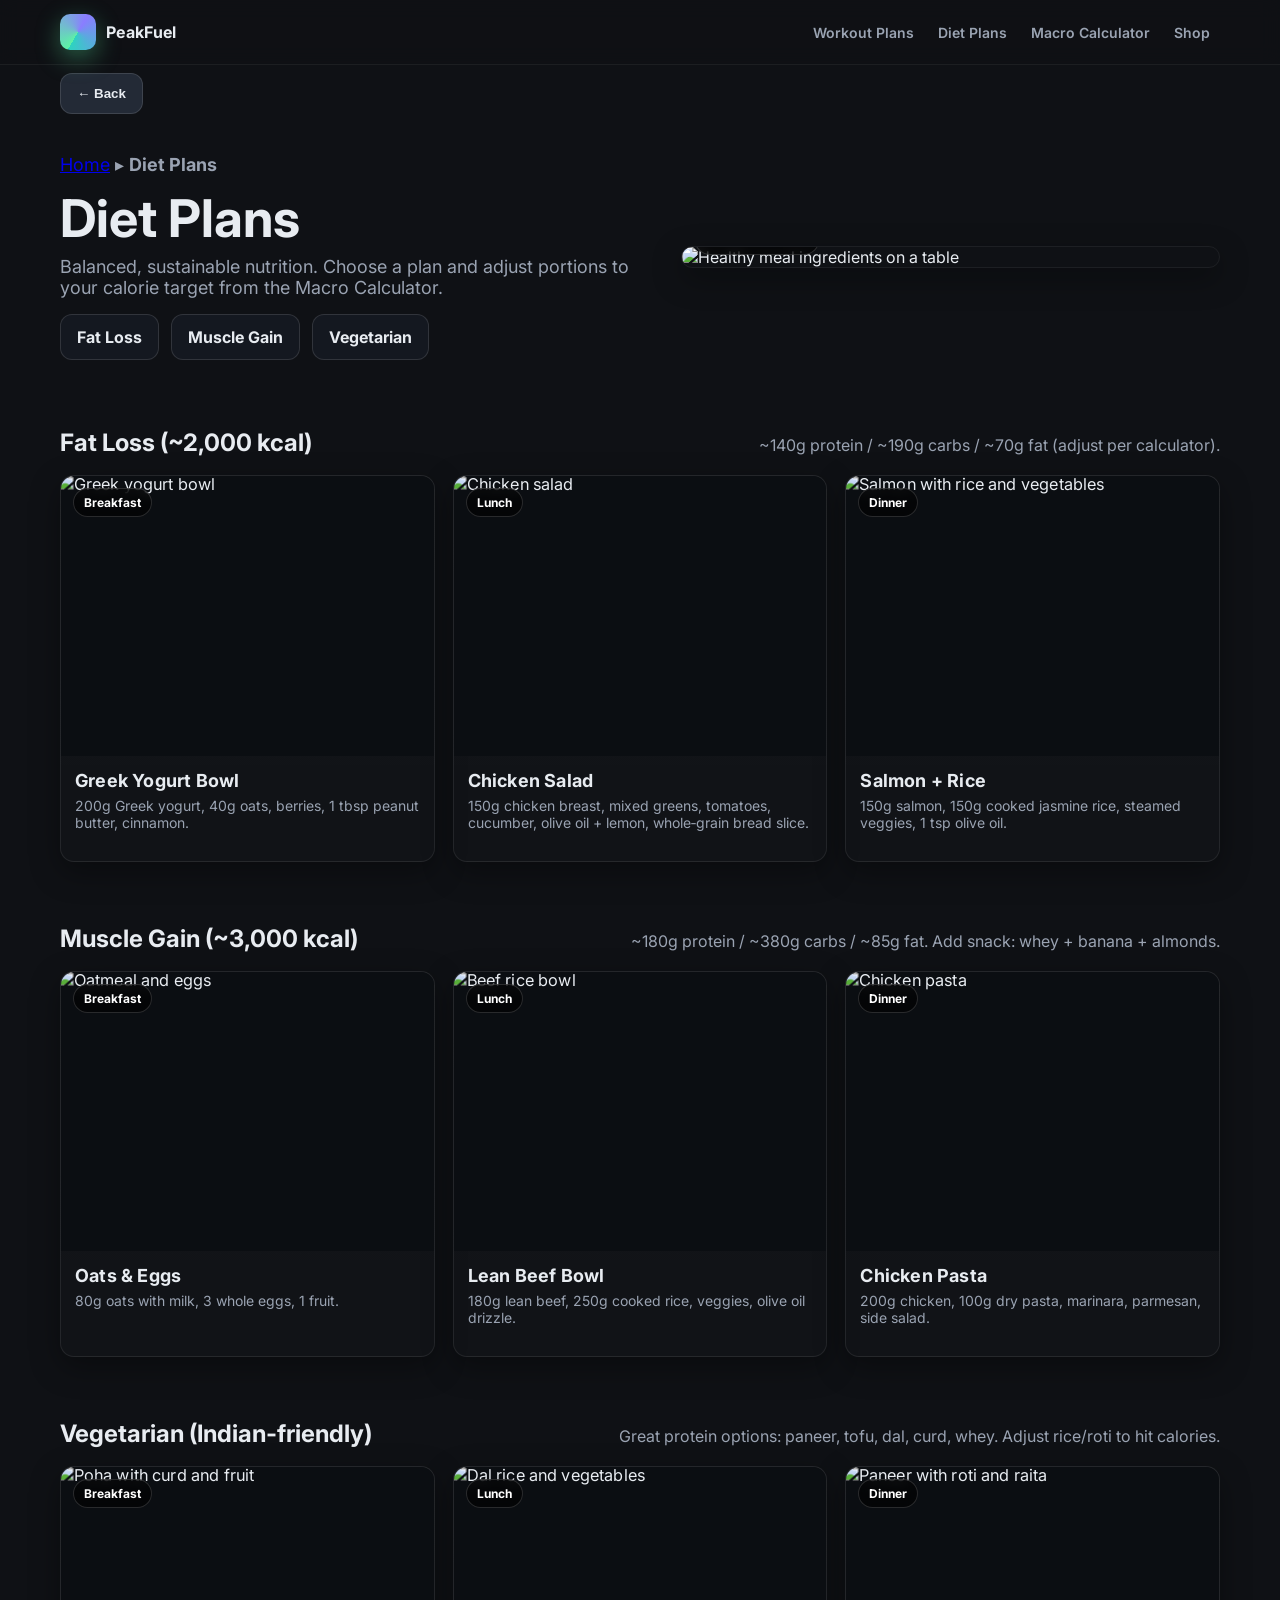
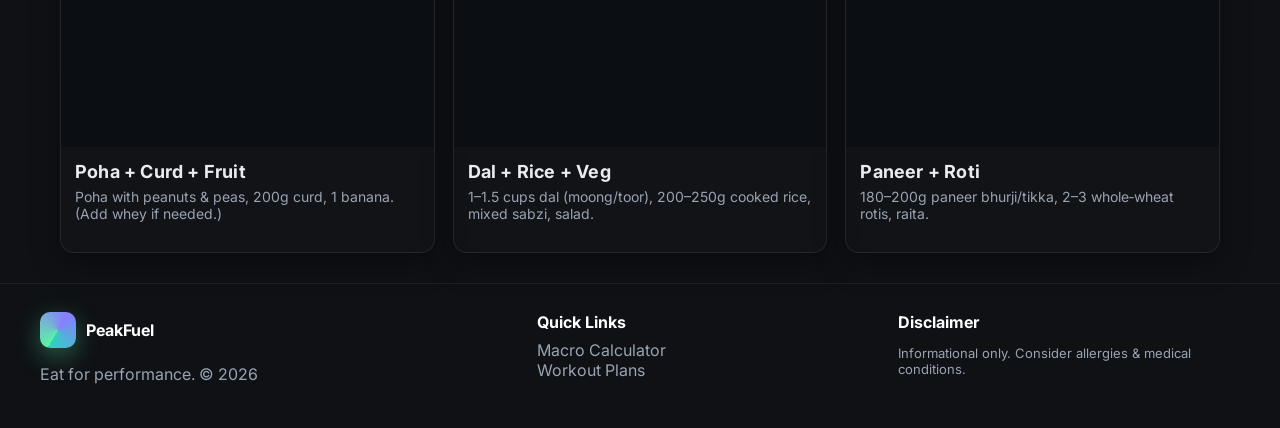
==== commit 3b208742: "Update diet.html" ====
--- a/diet.html
+++ b/diet.html
@@ -168,18 +168,6 @@
     </div>
   </section>
 
-  <!-- More menu (replaces old buttons) -->
-  <div class="more-wrap">
-    <button class="btn more-btn" id="moreBtn" aria-haspopup="true" aria-expanded="false" aria-controls="moreMenu">
-      More ▾
-    </button>
-    <div class="more-menu" id="moreMenu" role="menu" aria-label="More navigation">
-      <a role="menuitem" href="workout.html">Workout Plans</a>
-      <a role="menuitem" href="index.html#shop">Shop</a>
-      <a role="menuitem" href="macro.html">Tools (Macro Calculator)</a>
-    </div>
-  </div>
-
   <footer>
     <div class="footer-inner">
       <div>
@@ -209,28 +197,6 @@
       }
     }
 
-    // More menu toggle
-    (function(){
-      const btn = document.getElementById('moreBtn');
-      const menu = document.getElementById('moreMenu');
-
-      function closeMenu(){
-        menu.classList.remove('open');
-        btn.setAttribute('aria-expanded','false');
-      }
-      function openMenu(){
-        menu.classList.add('open');
-        btn.setAttribute('aria-expanded','true');
-      }
-      function toggleMenu(){
-        if (menu.classList.contains('open')) closeMenu(); else openMenu();
-      }
-
-      btn.addEventListener('click', (e)=>{ e.stopPropagation(); toggleMenu(); });
-      document.addEventListener('click', (e)=>{ if (!menu.contains(e.target)) closeMenu(); });
-      document.addEventListener('keydown', (e)=>{ if (e.key === 'Escape') closeMenu(); });
-    })();
-
     document.getElementById('year').textContent=new Date().getFullYear();
   </script>
 </body>
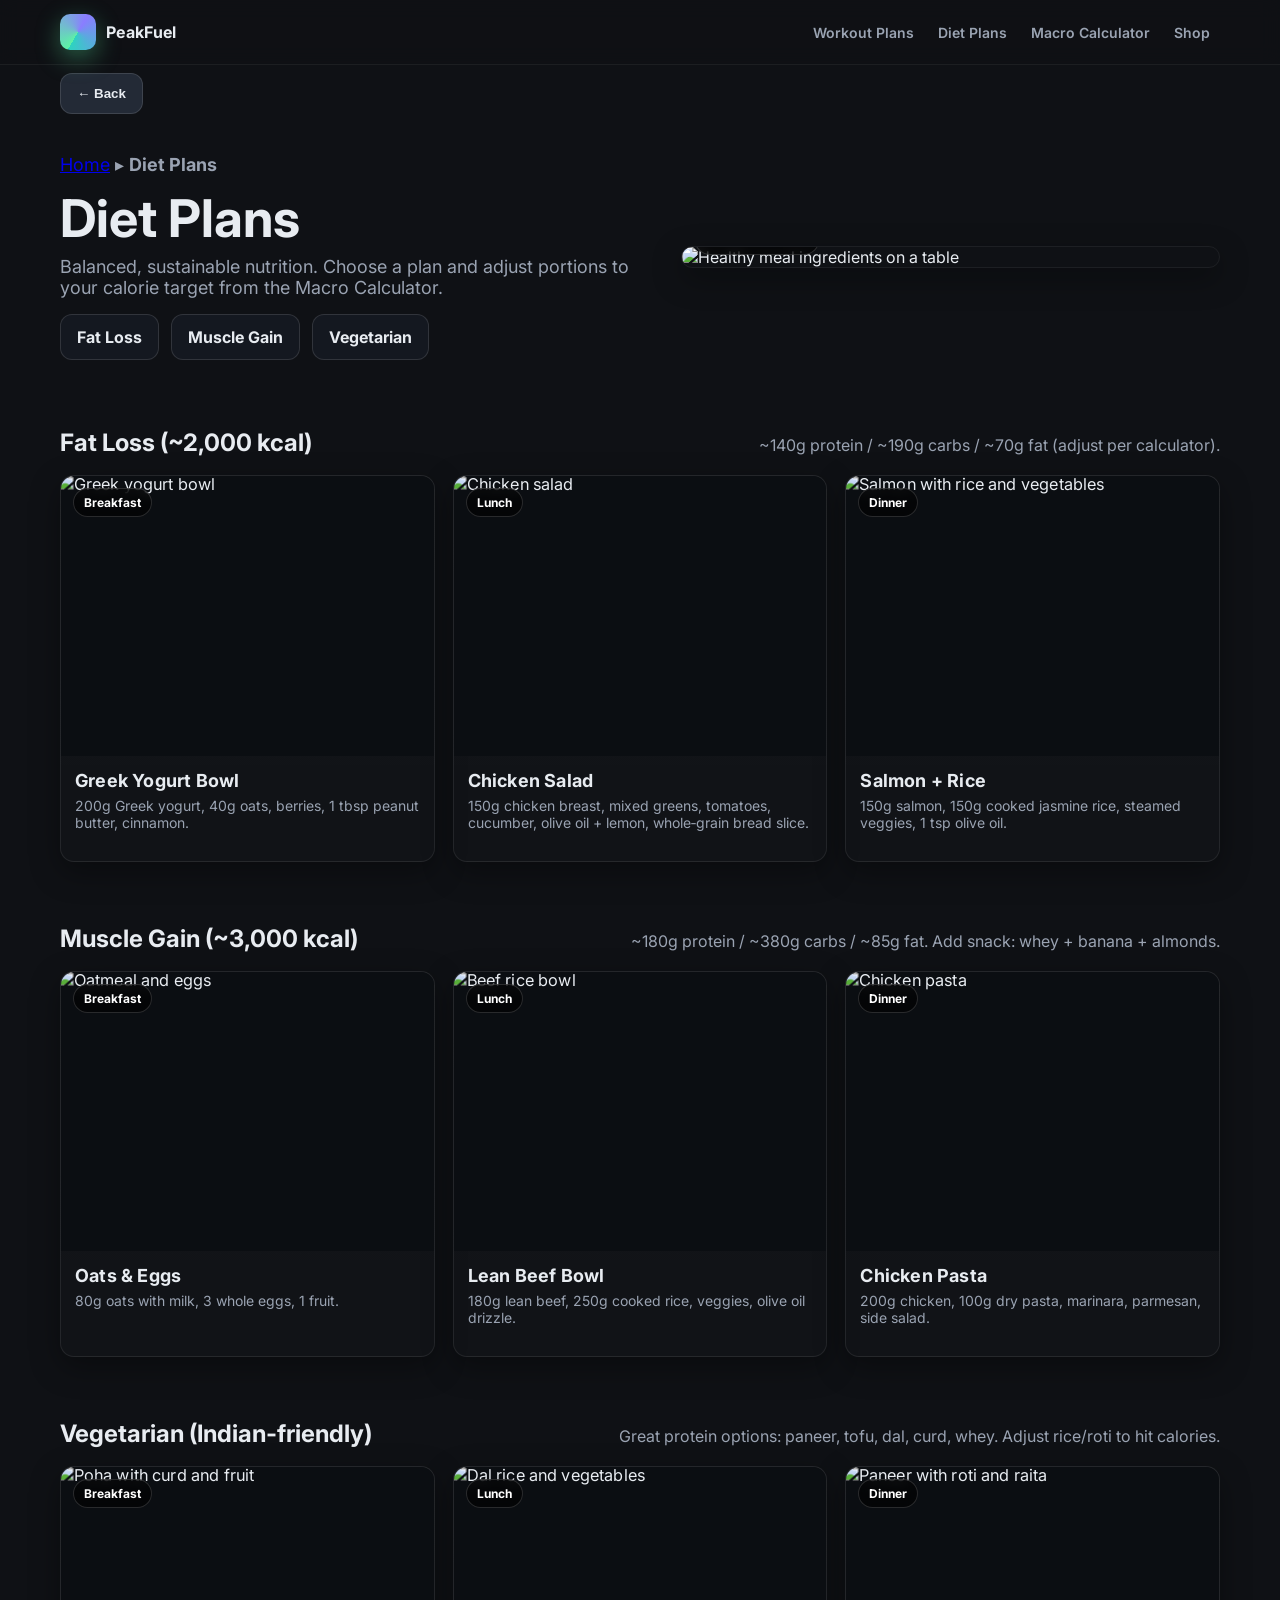
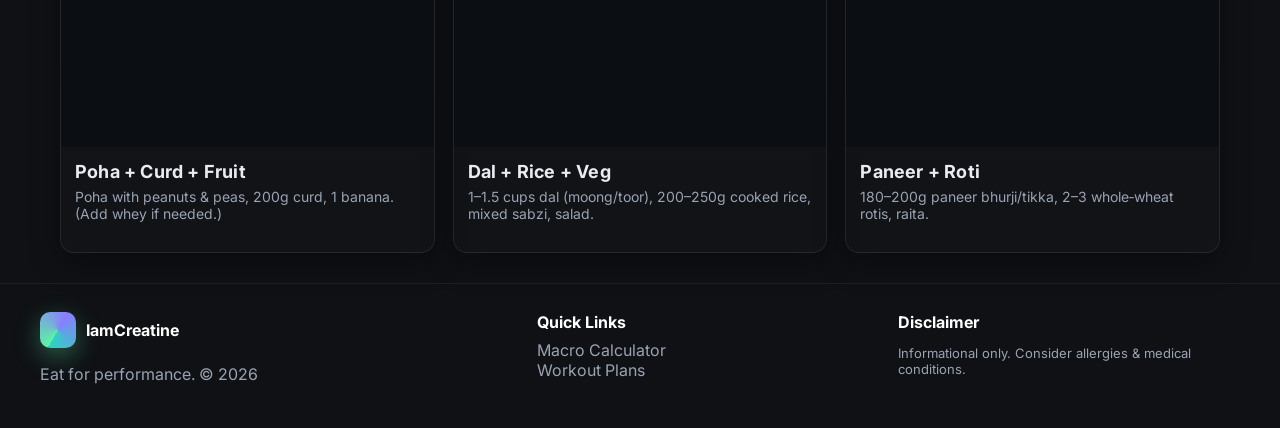
==== commit 5a9d5d27: "Update diet.html" ====
--- a/diet.html
+++ b/diet.html
@@ -3,7 +3,7 @@
 <head>
   <meta charset="UTF-8" />
   <meta name="viewport" content="width=device-width, initial-scale=1" />
-  <title>PeakFuel Diet Plans</title>
+  <title>IAMCREATINE Diet Plans</title>
   <meta name="description" content="Structured meal plans for fat loss, muscle gain, and a vegetarian Indian option with macros." />
   <!-- Fonts & CSS -->
   <link rel="preconnect" href="https://fonts.googleapis.com" />
@@ -172,7 +172,7 @@
     <div class="footer-inner">
       <div>
         <div style="display:flex;align-items:center;gap:10px;margin-bottom:8px">
-          <span class="logo" aria-hidden="true"></span><strong style="color:#fff">PeakFuel</strong>
+          <span class="logo" aria-hidden="true"></span><strong style="color:#fff">IamCreatine</strong>
         </div>
         <p>Eat for performance. © <span id="year"></span></p>
       </div>
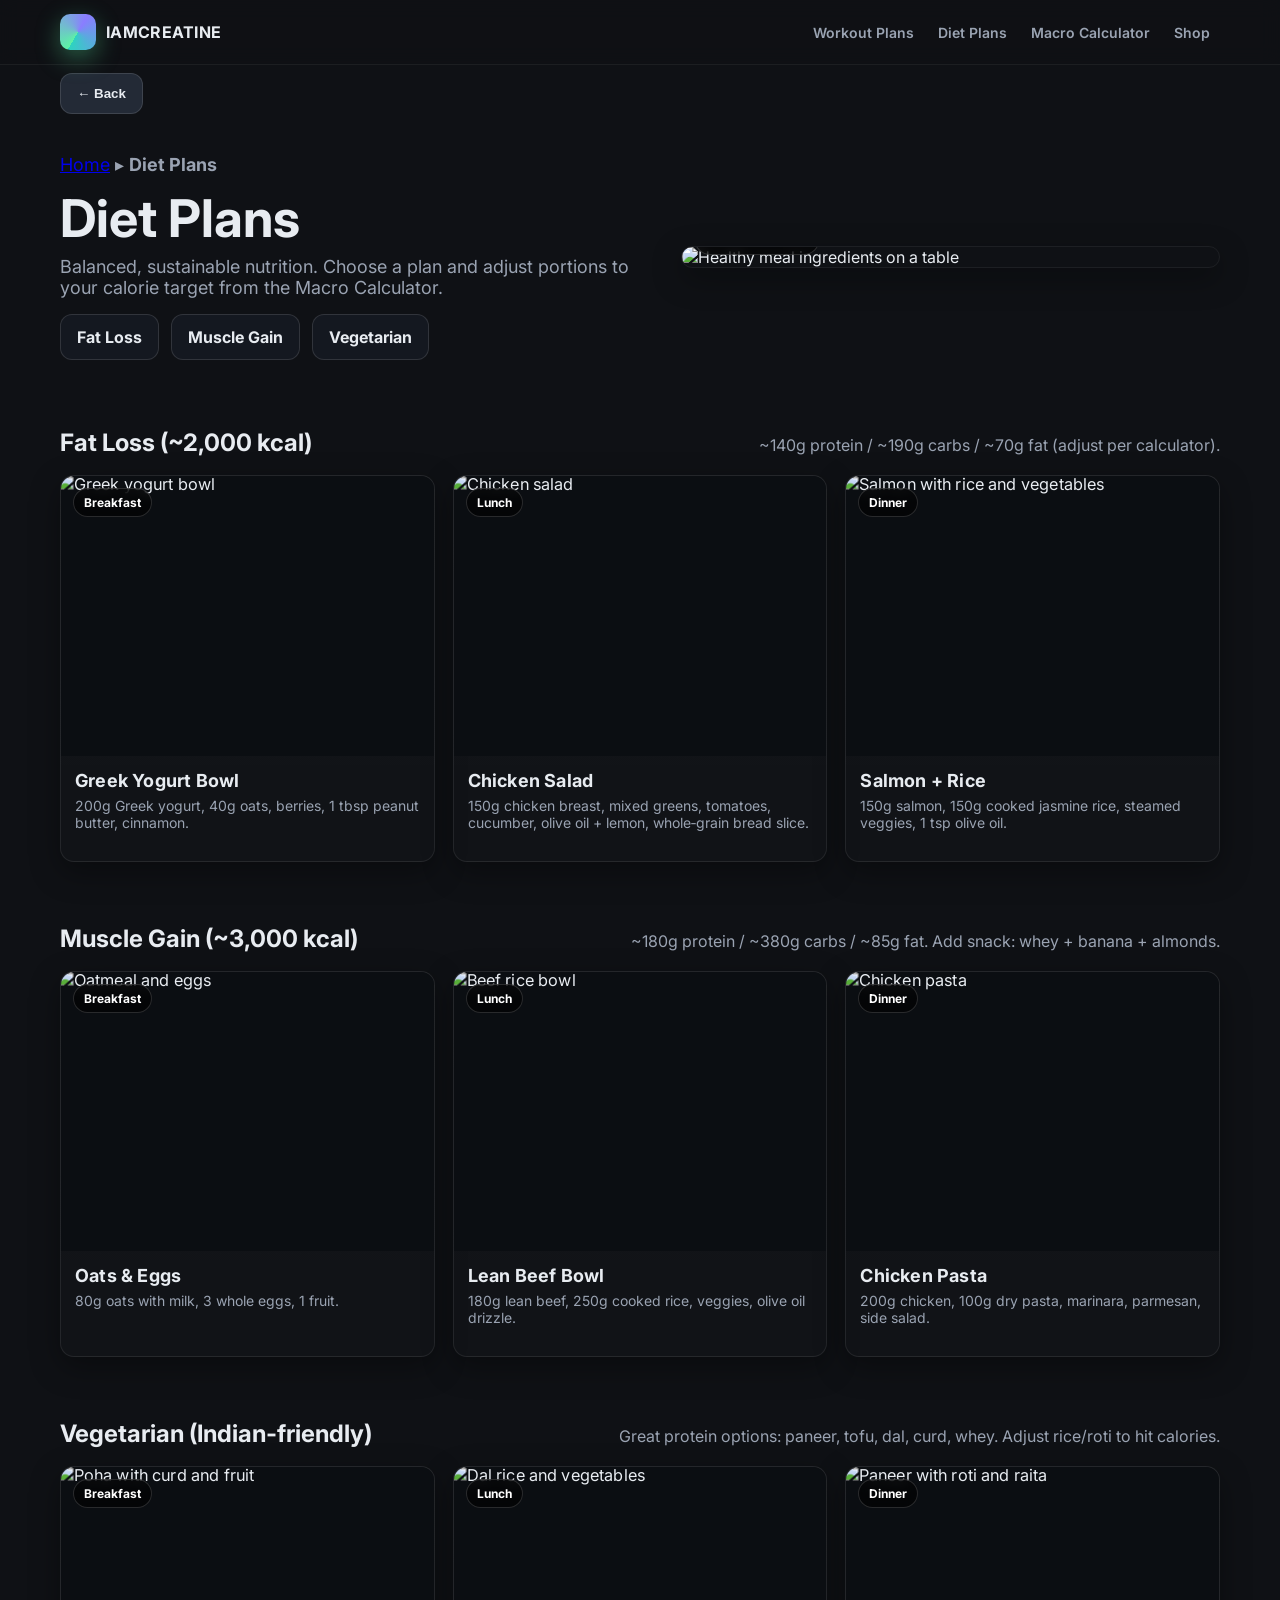
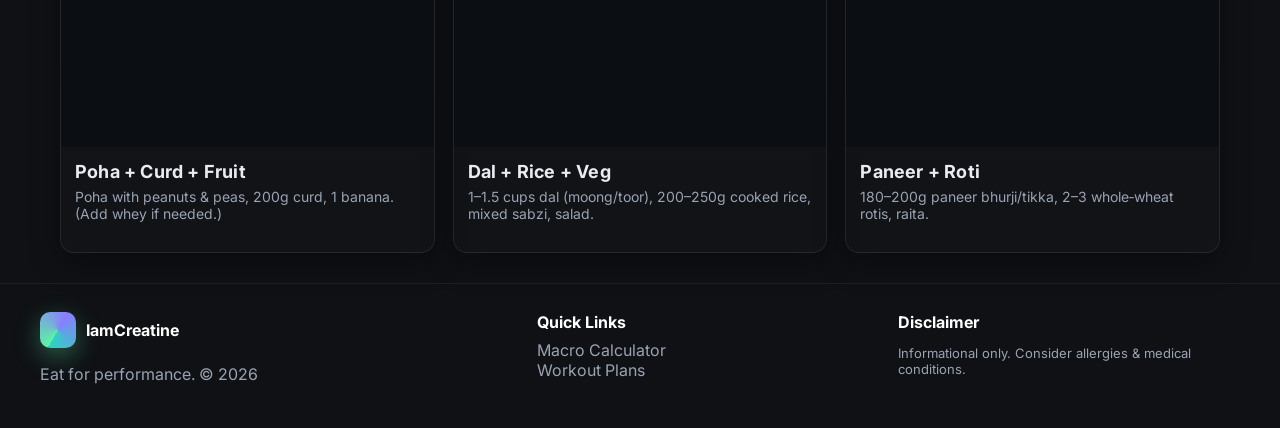
==== commit bb505e29: "Change brand name from PeakFuel to IAMCREATINE" ====
--- a/diet.html
+++ b/diet.html
@@ -14,8 +14,8 @@
 <body>
   <header>
     <div class="nav">
-      <a class="brand" href="index.html" aria-label="PeakFuel Home">
-        <span class="logo" aria-hidden="true"></span><strong>PeakFuel</strong>
+      <a class="brand" href="index.html" aria-label="IAMCREATINE Home">
+        <span class="logo" aria-hidden="true"></span><strong>IAMCREATINE</strong>
       </a>
       <nav>
         <a href="workout.html">Workout Plans</a>
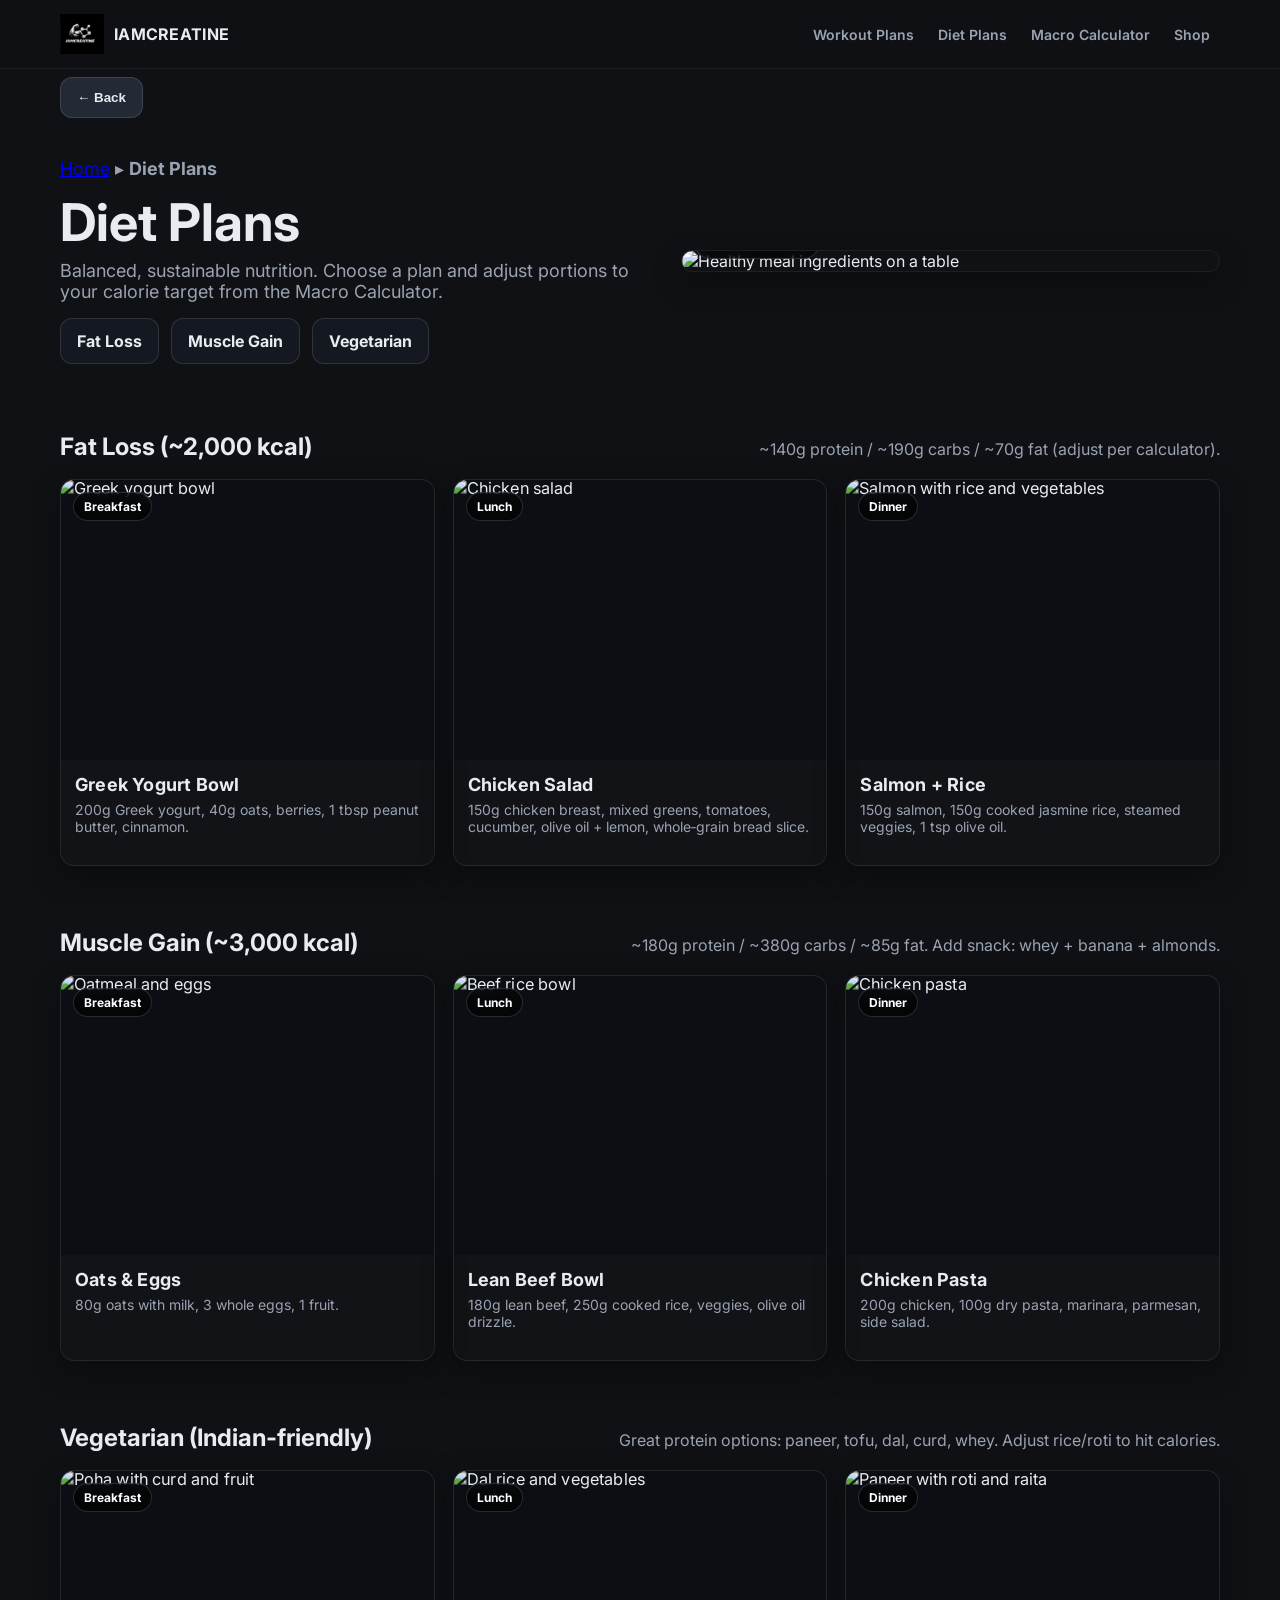
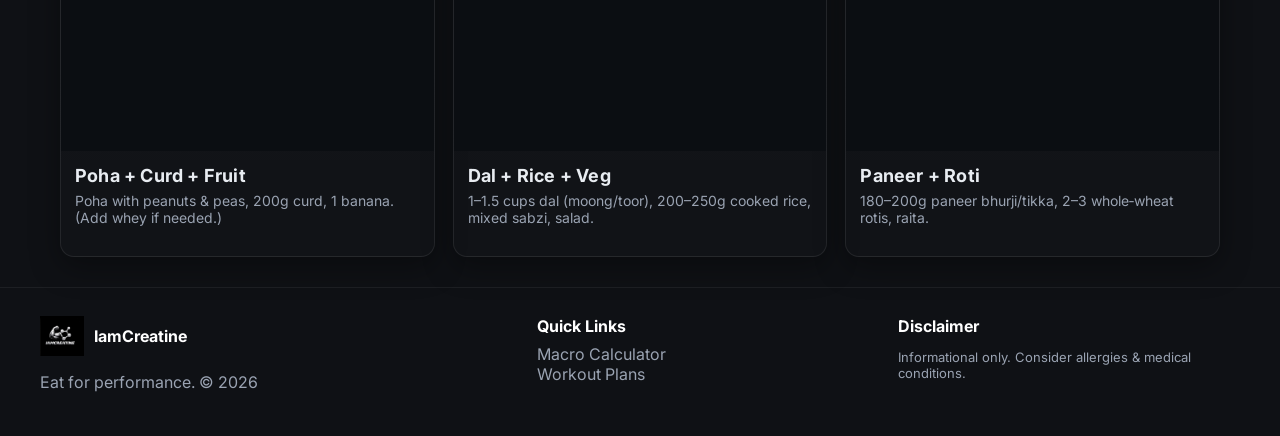
==== commit 5f217927: "Replace logo text with image in diet.html" ====
--- a/diet.html
+++ b/diet.html
@@ -15,7 +15,12 @@
   <header>
     <div class="nav">
       <a class="brand" href="index.html" aria-label="IAMCREATINE Home">
-        <span class="logo" aria-hidden="true"></span><strong>IAMCREATINE</strong>
+      <img
+        src="assets/logo.png"
+        alt="IAMCREATINE Logo"
+        style="height:40px; width:auto;"
+      />
+      <strong>IAMCREATINE</strong>
       </a>
       <nav>
         <a href="workout.html">Workout Plans</a>
@@ -172,7 +177,12 @@
     <div class="footer-inner">
       <div>
         <div style="display:flex;align-items:center;gap:10px;margin-bottom:8px">
-          <span class="logo" aria-hidden="true"></span><strong style="color:#fff">IamCreatine</strong>
+        <img
+          src="assets/logo.png"
+          alt="IAMCREATINE Logo"
+          style="height:40px; width:auto;"
+        />
+        <strong style="color:#fff">IamCreatine</strong>
         </div>
         <p>Eat for performance. © <span id="year"></span></p>
       </div>
